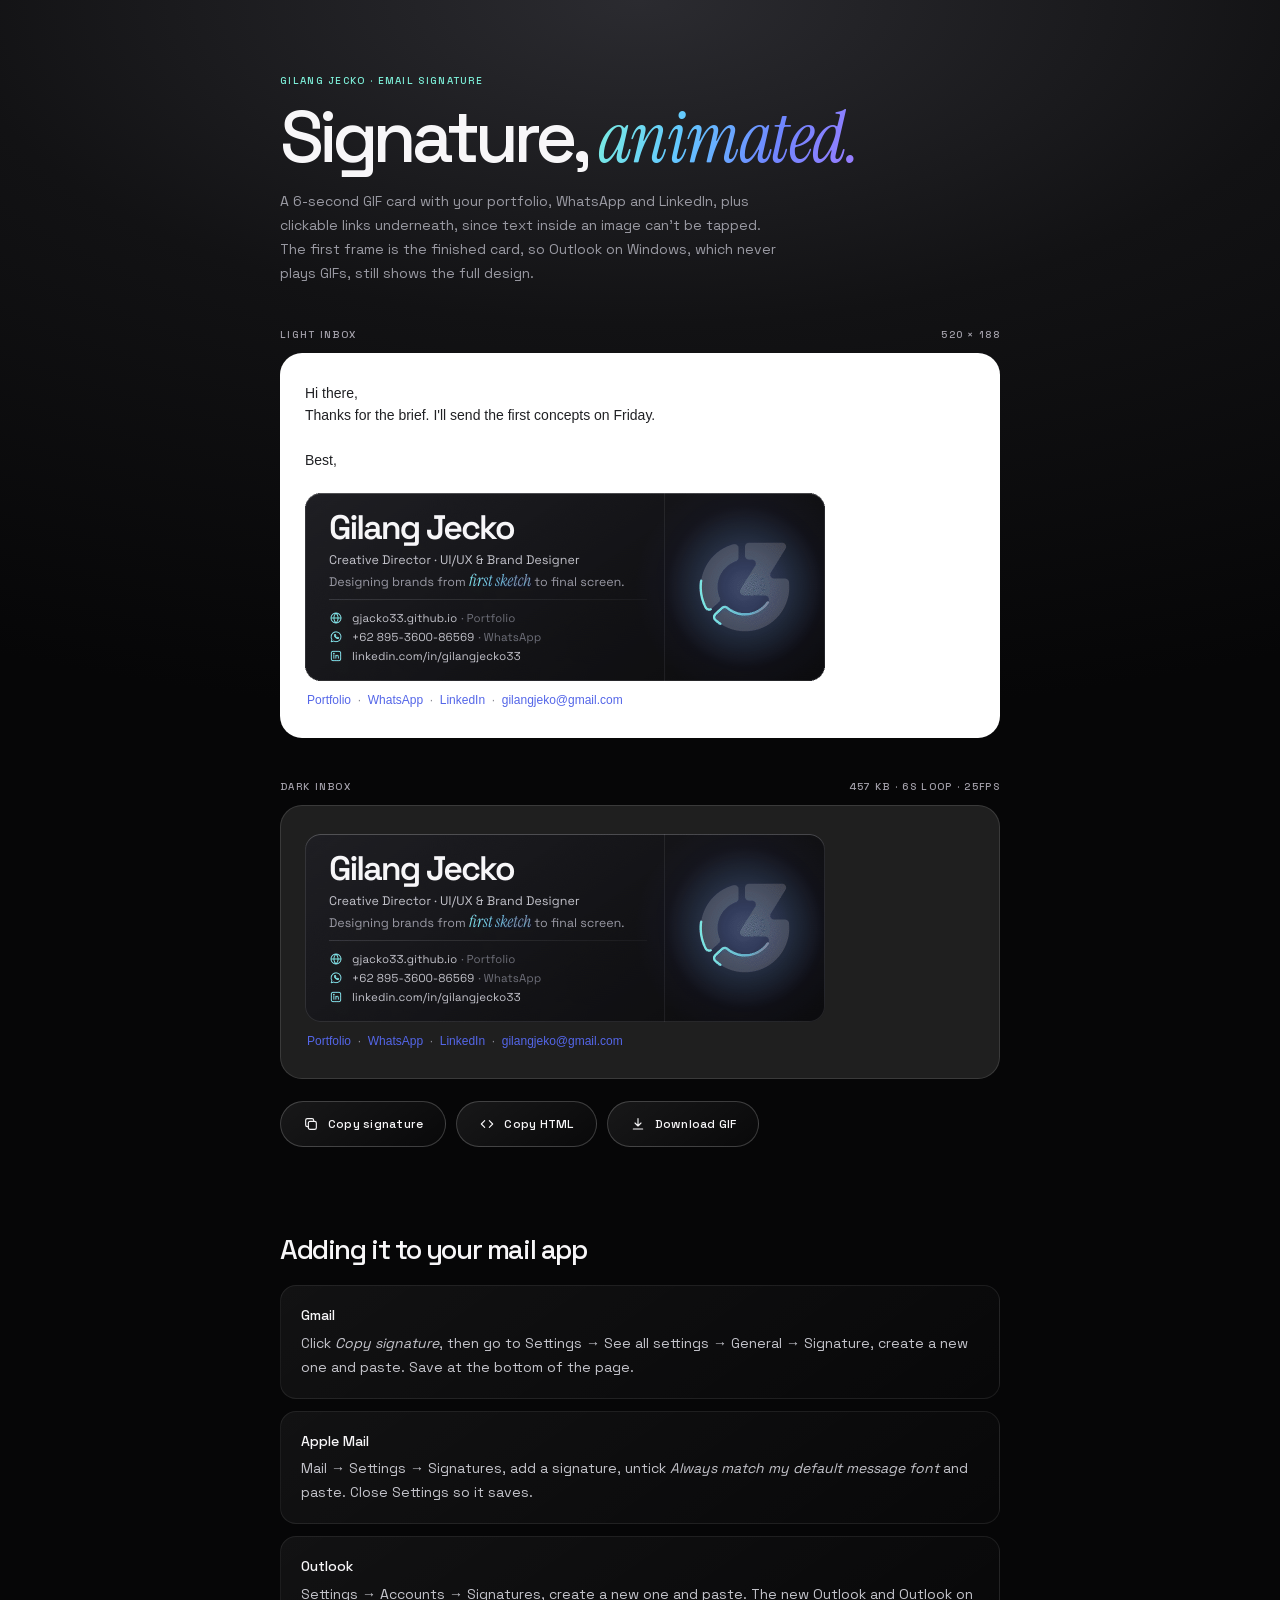
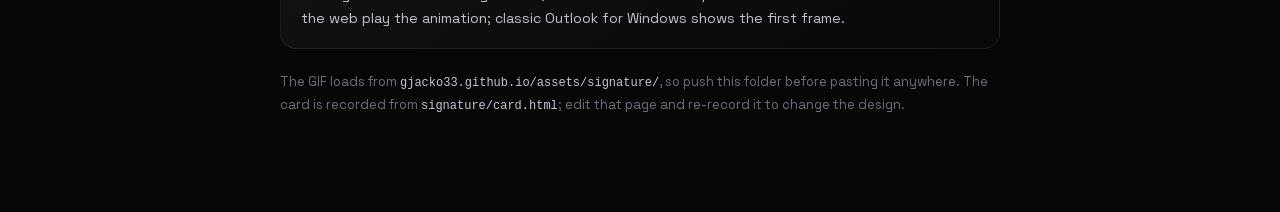
==== signature/index.html @ 1a2773b5 "Add an animated email signature A 520x188 GIF card (25fps, 6s loop) with name, role, portfolio, What" ====
<!doctype html>
<html lang="en">
<head>
<meta charset="utf-8" />
<meta name="viewport" content="width=device-width, initial-scale=1" />
<meta name="robots" content="noindex" />
<title>Email Signature</title>
<style>
@font-face { font-family:'Space Grotesk'; font-weight:300 600; font-display:swap; src:url(../assets/fonts/space-grotesk-latin.woff2) format('woff2'); }
@font-face { font-family:'Instrument Serif'; font-style:italic; font-display:swap; src:url(../assets/fonts/instrument-serif-italic-latin.woff2) format('woff2'); }
:root { --ease:cubic-bezier(.2,.7,.25,1); }
* { box-sizing:border-box; }
body { margin:0; min-height:100vh; background:radial-gradient(120% 80% at 50% 0%,#2b2b30 0%,#121214 45%,#060607 100%) fixed,#060607; color:#c4c4cb; font:15px/1.7 'Space Grotesk',sans-serif; -webkit-font-smoothing:antialiased; }
main { width:min(100% - 32px,720px); margin:0 auto; padding:72px 0 96px; }
.kicker { margin:0 0 14px; color:#7ff3dc; font-size:10px; font-weight:500; letter-spacing:.13em; text-transform:uppercase; }
h1 { margin:0; color:#f7f6f8; font-size:clamp(44px,8vw,72px); font-weight:500; line-height:.95; letter-spacing:-.07em; }
h1 em { margin:0 -.06em; padding:0 .06em; font-family:'Instrument Serif',serif; font-weight:400; letter-spacing:-.02em; background:linear-gradient(110deg,#7ff3dc 0%,#63c9ff 34%,#6f86ff 66%,#a07cff 100%); -webkit-background-clip:text; background-clip:text; color:transparent; }
.lede { max-width:56ch; margin:18px 0 0; color:#9a9aa3; font-size:14px; }

.label { display:flex; justify-content:space-between; margin:40px 0 10px; color:#a6a3ad; font-size:10px; font-weight:500; letter-spacing:.13em; text-transform:uppercase; }
.inbox { padding:28px 24px; border-radius:22px; border:1px solid rgba(255,255,255,.12); overflow:hidden; }
.inbox.light { background:#fff; color:#202124; }
.inbox.dark { background:#1f1f1f; color:#e3e3e3; }
.inbox .body { margin:0 0 22px; font:14px/1.6 Arial,Helvetica,sans-serif; }
.inbox .sig { overflow-x:auto; }

.actions { display:flex; flex-wrap:wrap; gap:10px; margin-top:22px; }
.button { position:relative; display:inline-flex; align-items:center; gap:9px; min-height:46px; padding:0 22px; border-radius:999px; border:1px solid rgba(255,255,255,.2); background:linear-gradient(145deg,rgba(255,255,255,.075),rgba(255,255,255,.015)); color:#f7f6f8; font:500 12px 'Space Grotesk',sans-serif; letter-spacing:.02em; cursor:pointer; text-decoration:none; transition:transform .4s var(--ease),border-color .4s var(--ease),background .4s var(--ease); }
.button:hover,.button:focus-visible { transform:translateY(-2px); border-color:rgba(143,180,212,.55); background:linear-gradient(135deg,rgba(127,243,220,.12) 0%,rgba(99,201,255,.1) 45%,rgba(126,112,255,.14) 100%); outline:none; }
.button svg { width:16px; height:16px; fill:none; stroke:currentColor; stroke-width:1.7; stroke-linecap:round; stroke-linejoin:round; }
.status { min-height:20px; margin:12px 0 0; color:#7ff3dc; font-size:12px; }

h2 { margin:56px 0 0; color:#f7f6f8; font-size:28px; font-weight:500; line-height:1; letter-spacing:-.05em; }
.steps { display:grid; gap:12px; margin:22px 0 0; padding:0; list-style:none; }
.steps li { padding:18px 20px; border-radius:16px; border:1px solid rgba(255,255,255,.08); background:linear-gradient(145deg,rgba(255,255,255,.05),rgba(255,255,255,.01)); font-size:14px; }
.steps b { display:block; margin-bottom:4px; color:#f7f6f8; font-weight:500; }
.note { margin:22px 0 0; color:#6f6f78; font-size:13px; }
code { color:#c9c6cf; font-size:12px; }

@media (prefers-reduced-motion: reduce) { .button { transition:none; } }
</style>
</head>
<body>
<main>
  <p class="kicker">Gilang Jecko · Email signature</p>
  <h1>Signature, <em>animated.</em></h1>
  <p class="lede">A 6-second GIF card with your portfolio, WhatsApp and LinkedIn, plus clickable links underneath, since text inside an image can’t be tapped. The first frame is the finished card, so Outlook on Windows, which never plays GIFs, still shows the full design.</p>

  <div class="label"><span>Light inbox</span><span>520 × 188</span></div>
  <div class="inbox light">
    <p class="body">Hi there,<br />Thanks for the brief. I'll send the first concepts on Friday.<br /><br />Best,</p>
    <div class="sig" data-sig></div>
  </div>

  <div class="label"><span>Dark inbox</span><span>457 KB · 6s loop · 25fps</span></div>
  <div class="inbox dark">
    <div class="sig" data-sig></div>
  </div>

  <div class="actions">
    <button class="button" type="button" id="copy"><svg viewBox="0 0 24 24" aria-hidden="true"><rect x="8" y="8" width="12" height="12" rx="2.5" /><path d="M16 8V6.5A2.5 2.5 0 0 0 13.5 4h-7A2.5 2.5 0 0 0 4 6.5v7A2.5 2.5 0 0 0 6.5 16H8" /></svg>Copy signature</button>
    <button class="button" type="button" id="copy-html"><svg viewBox="0 0 24 24" aria-hidden="true"><path d="M8.5 7 3.5 12l5 5M15.5 7l5 5-5 5" /></svg>Copy HTML</button>
    <a class="button" href="../assets/signature/gilang-jecko-signature.gif" download><svg viewBox="0 0 24 24" aria-hidden="true"><path d="M12 4v11M7.5 10.5 12 15l4.5-4.5M5 19.5h14" /></svg>Download GIF</a>
  </div>
  <p class="status" id="status" role="status"></p>

  <h2>Adding it to your mail app</h2>
  <ol class="steps">
    <li><b>Gmail</b>Click <i>Copy signature</i>, then go to Settings → See all settings → General → Signature, create a new one and paste. Save at the bottom of the page.</li>
    <li><b>Apple Mail</b>Mail → Settings → Signatures, add a signature, untick <i>Always match my default message font</i> and paste. Close Settings so it saves.</li>
    <li><b>Outlook</b>Settings → Accounts → Signatures, create a new one and paste. The new Outlook and Outlook on the web play the animation; classic Outlook for Windows shows the first frame.</li>
  </ol>
  <p class="note">The GIF loads from <code>gjacko33.github.io/assets/signature/</code>, so push this folder before pasting it anywhere. The card is recorded from <code>signature/card.html</code>; edit that page and re-record it to change the design.</p>
</main>

<template id="sig-html"><table cellpadding="0" cellspacing="0" border="0" role="presentation" width="520" style="border-collapse:collapse;width:100%;max-width:520px;">
  <tr>
    <td style="padding:0 0 10px 0;">
      <a href="https://gjacko33.github.io/" target="_blank" style="text-decoration:none;"><img src="https://gjacko33.github.io/assets/signature/gilang-jecko-signature.gif" width="520" height="188" alt="Gilang Jecko · Creative Director, UI/UX &amp; Brand Designer · gjacko33.github.io · WhatsApp +62 895-3600-86569 · linkedin.com/in/gilangjecko33" style="display:block;width:520px;max-width:100%;height:auto;border:0;outline:none;" /></a>
    </td>
  </tr>
  <tr>
    <td style="padding:0 0 0 2px;font-family:Arial,Helvetica,sans-serif;font-size:12px;line-height:18px;color:#8a8a93;">
      <a href="https://gjacko33.github.io/" target="_blank" style="color:#5466e8;text-decoration:none;">Portfolio</a>&nbsp;&nbsp;·&nbsp; <a href="https://wa.me/62895360086569" target="_blank" style="color:#5466e8;text-decoration:none;">WhatsApp</a>&nbsp;&nbsp;·&nbsp; <a href="https://www.linkedin.com/in/gilangjecko33" target="_blank" style="color:#5466e8;text-decoration:none;">LinkedIn</a>&nbsp;&nbsp;·&nbsp; <a href="mailto:gilangjeko@gmail.com" style="color:#5466e8;text-decoration:none;">gilangjeko@gmail.com</a>
    </td>
  </tr>
</table></template>

<script>
  const html = document.getElementById('sig-html').innerHTML.trim();
  // The preview uses the local GIF so it works before the folder is pushed. The copied signature keeps the live URL.
  const preview = html.replace('https://gjacko33.github.io/assets/', '../assets/');
  document.querySelectorAll('[data-sig]').forEach((el) => { el.innerHTML = preview; });

  const status = document.getElementById('status');
  const say = (text) => { status.textContent = text; };

  async function copyRich() {
    try {
      await navigator.clipboard.write([new ClipboardItem({
        'text/html': new Blob([html], { type: 'text/html' }),
        'text/plain': new Blob(['Gilang Jecko · Creative Director, UI/UX & Brand Designer\ngjacko33.github.io · WhatsApp +62 895-3600-86569\nlinkedin.com/in/gilangjecko33 · gilangjeko@gmail.com'], { type: 'text/plain' }),
      })]);
      say('Copied. Paste it into your mail app’s signature box.');
    } catch {
      // Older browsers: select a rendered copy and use the legacy copy command.
      const holder = document.createElement('div');
      holder.style.cssText = 'position:fixed;left:-9999px;top:0;';
      holder.innerHTML = html;
      document.body.append(holder);
      const range = document.createRange();
      range.selectNodeContents(holder);
      const sel = getSelection();
      sel.removeAllRanges();
      sel.addRange(range);
      const ok = document.execCommand('copy');
      sel.removeAllRanges();
      holder.remove();
      say(ok ? 'Copied. Paste it into your mail app’s signature box.' : 'Copy was blocked. Select the light preview above and copy it by hand.');
    }
  }

  async function copyCode() {
    try { await navigator.clipboard.writeText(html); say('HTML copied.'); }
    catch { say('Copy was blocked by the browser.'); }
  }

  document.getElementById('copy').addEventListener('click', copyRich);
  document.getElementById('copy-html').addEventListener('click', copyCode);
</script>
</body>
</html>
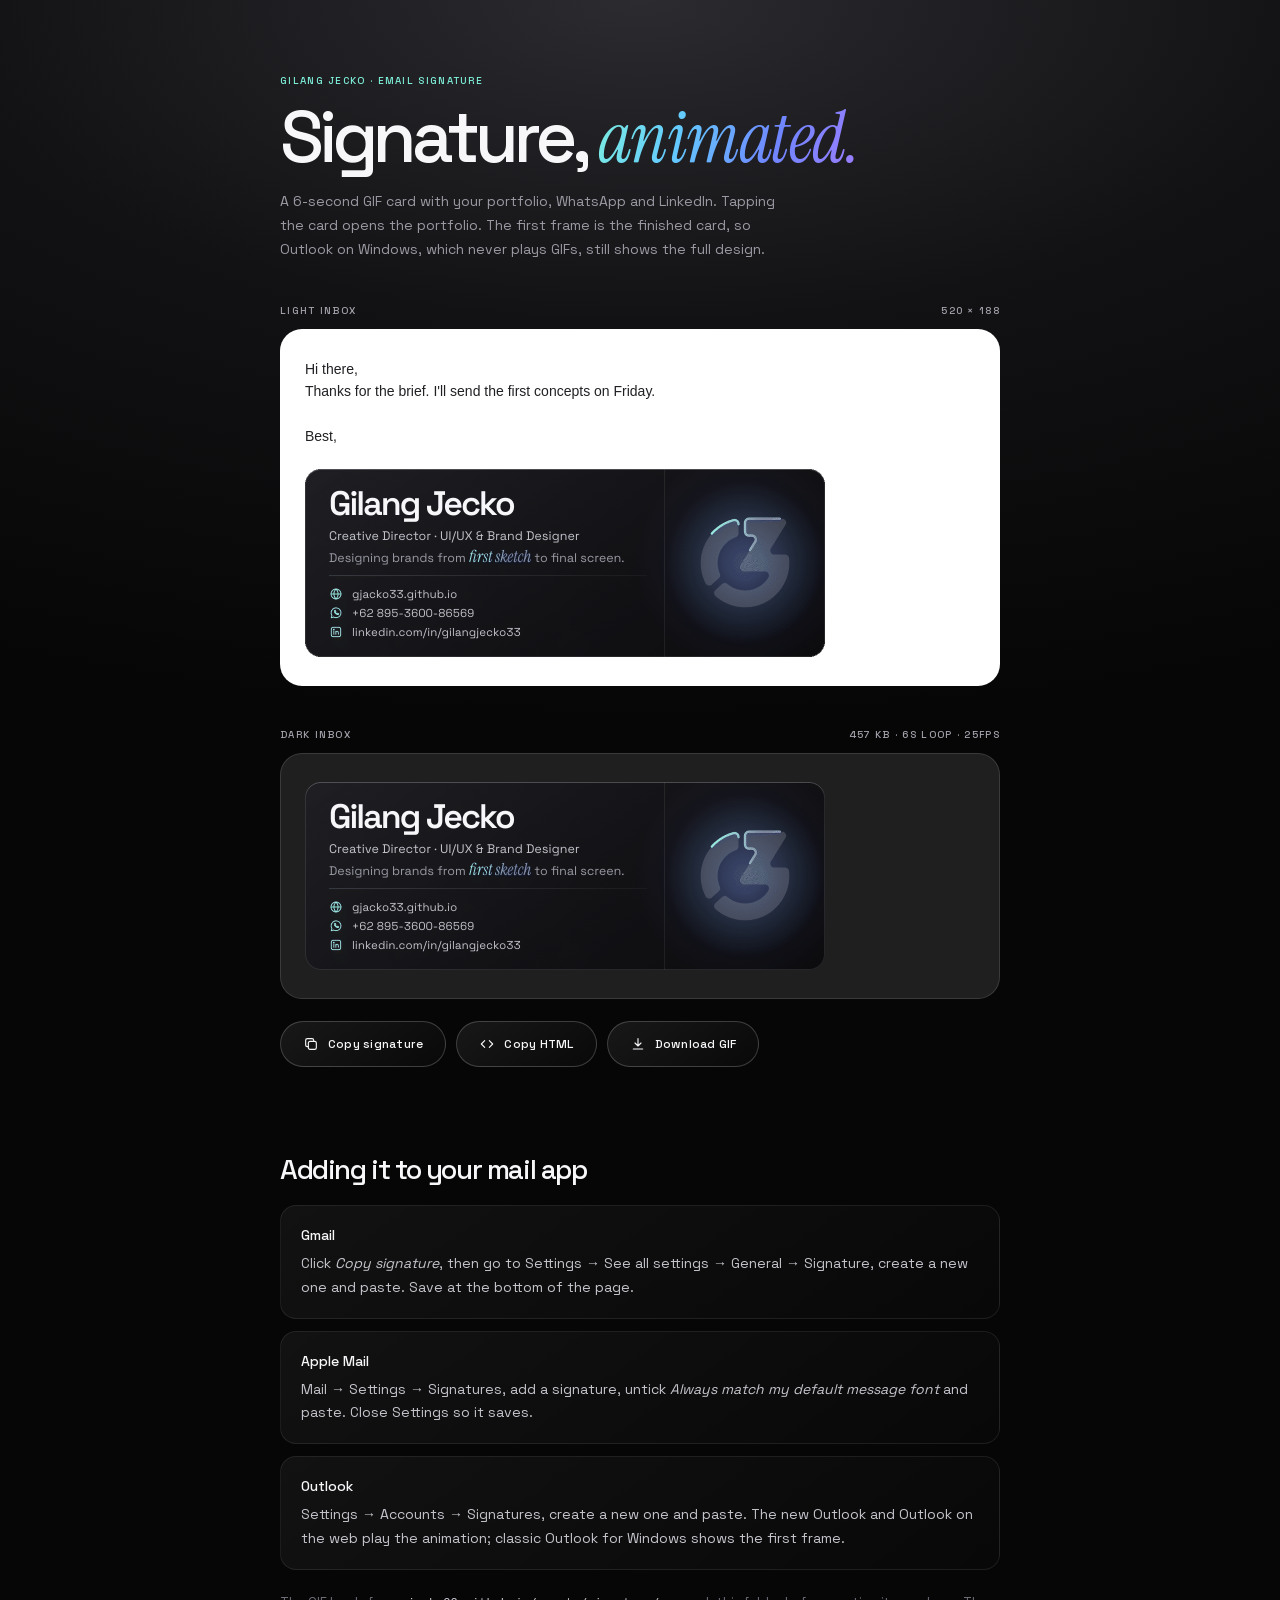
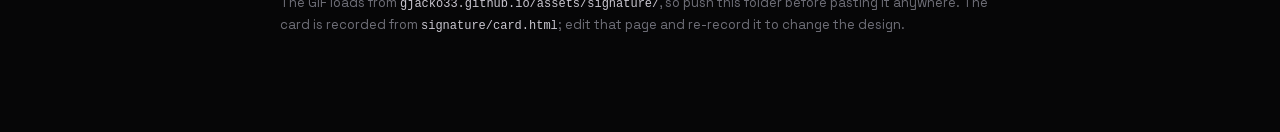
==== commit 514a632b: "Simplify the email signature and add a Gmail-sized GIF Drop the grey "Portfolio" and "WhatsApp" labe" ====
--- a/signature/index.html
+++ b/signature/index.html
@@ -44,7 +44,7 @@
 <main>
   <p class="kicker">Gilang Jecko · Email signature</p>
   <h1>Signature, <em>animated.</em></h1>
-  <p class="lede">A 6-second GIF card with your portfolio, WhatsApp and LinkedIn, plus clickable links underneath, since text inside an image can’t be tapped. The first frame is the finished card, so Outlook on Windows, which never plays GIFs, still shows the full design.</p>
+  <p class="lede">A 6-second GIF card with your portfolio, WhatsApp and LinkedIn. Tapping the card opens the portfolio. The first frame is the finished card, so Outlook on Windows, which never plays GIFs, still shows the full design.</p>
 
   <div class="label"><span>Light inbox</span><span>520 × 188</span></div>
   <div class="inbox light">
@@ -75,13 +75,8 @@
 
 <template id="sig-html"><table cellpadding="0" cellspacing="0" border="0" role="presentation" width="520" style="border-collapse:collapse;width:100%;max-width:520px;">
   <tr>
-    <td style="padding:0 0 10px 0;">
+    <td style="padding:0;">
       <a href="https://gjacko33.github.io/" target="_blank" style="text-decoration:none;"><img src="https://gjacko33.github.io/assets/signature/gilang-jecko-signature.gif" width="520" height="188" alt="Gilang Jecko · Creative Director, UI/UX &amp; Brand Designer · gjacko33.github.io · WhatsApp +62 895-3600-86569 · linkedin.com/in/gilangjecko33" style="display:block;width:520px;max-width:100%;height:auto;border:0;outline:none;" /></a>
-    </td>
-  </tr>
-  <tr>
-    <td style="padding:0 0 0 2px;font-family:Arial,Helvetica,sans-serif;font-size:12px;line-height:18px;color:#8a8a93;">
-      <a href="https://gjacko33.github.io/" target="_blank" style="color:#5466e8;text-decoration:none;">Portfolio</a>&nbsp;&nbsp;·&nbsp; <a href="https://wa.me/62895360086569" target="_blank" style="color:#5466e8;text-decoration:none;">WhatsApp</a>&nbsp;&nbsp;·&nbsp; <a href="https://www.linkedin.com/in/gilangjecko33" target="_blank" style="color:#5466e8;text-decoration:none;">LinkedIn</a>&nbsp;&nbsp;·&nbsp; <a href="mailto:gilangjeko@gmail.com" style="color:#5466e8;text-decoration:none;">gilangjeko@gmail.com</a>
     </td>
   </tr>
 </table></template>
